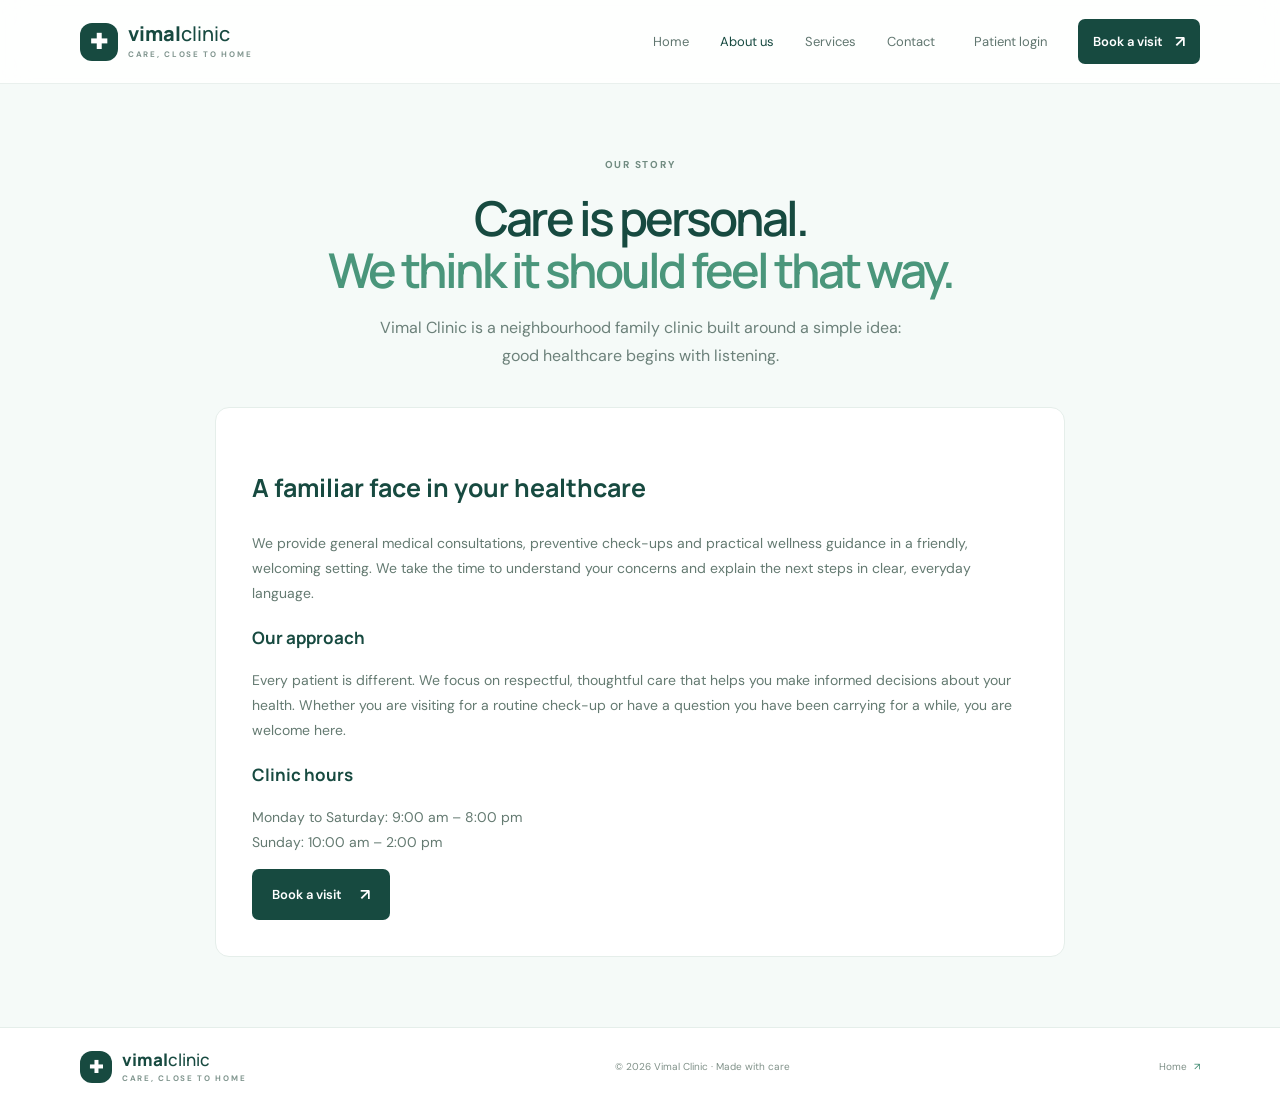
==== about.html @ 83ea6375 "Publish Vimal Clinic static website" ====
<!doctype html><html lang="en"><head><meta charset="utf-8"><meta name="viewport" content="width=device-width,initial-scale=1"><title>About us | Vimal Clinic</title><link rel="preconnect" href="https://fonts.googleapis.com"><link href="https://fonts.googleapis.com/css2?family=DM+Sans:wght@400;500;600;700&family=Manrope:wght@400;500;600;700;800&display=swap" rel="stylesheet"><link rel="stylesheet" href="style.css"></head><body><header class="site-header"><a class="brand" href="index.html"><span class="brand-mark">✚</span><span>vimal<span class="brand-light">clinic</span><small>CARE, CLOSE TO HOME</small></span></a><button class="menu-toggle" aria-label="Toggle navigation">☰</button><nav class="nav"><a href="index.html">Home</a><a class="active" href="about.html">About us</a><a href="index.html#services">Services</a><a href="index.html#contact">Contact</a><a class="nav-login" href="login.html">Patient login</a><a class="button button-small" href="appointment.html">Book a visit <span>↗</span></a></nav></header><main><section class="page-hero"><div class="eyebrow">OUR STORY</div><h1>Care is personal.<br><em>We think it should feel that way.</em></h1><p>Vimal Clinic is a neighbourhood family clinic built around a simple idea: good healthcare begins with listening.</p></section><section class="content-panel"><h2>A familiar face in your healthcare</h2><p>We provide general medical consultations, preventive check-ups and practical wellness guidance in a friendly, welcoming setting. We take the time to understand your concerns and explain the next steps in clear, everyday language.</p><h3>Our approach</h3><p>Every patient is different. We focus on respectful, thoughtful care that helps you make informed decisions about your health. Whether you are visiting for a routine check-up or have a question you have been carrying for a while, you are welcome here.</p><h3>Clinic hours</h3><p>Monday to Saturday: 9:00 am – 8:00 pm<br>Sunday: 10:00 am – 2:00 pm</p><a class="button" href="appointment.html">Book a visit <span>↗</span></a></section></main><footer class="footer"><div class="wrap footer-inner"><a class="brand brand-footer" href="index.html"><span class="brand-mark">✚</span><span>vimal<span class="brand-light">clinic</span><small>CARE, CLOSE TO HOME</small></span></a><span>© 2026 Vimal Clinic · Made with care</span><a href="index.html">Home <span>↗</span></a></div></footer><script src="app.js"></script></body></html>
---- style.css ----
:root{--ink:#173b35;--deep:#174a40;--green:#287c65;--muted:#6c817a;--pale:#f5faf8;--line:#e5eeea;--white:#fff;--peach:#fff0e6;--mint:#e3f5ee;--lilac:#f0ecfb}*{box-sizing:border-box}html{scroll-behavior:smooth}body{margin:0;background:var(--pale);color:var(--ink);font-family:'DM Sans',sans-serif;-webkit-font-smoothing:antialiased}a{color:inherit;text-decoration:none}.wrap{width:min(1120px,calc(100% - 64px));margin:auto}.site-header{height:84px;padding:0 max(32px,calc((100vw - 1120px)/2));display:flex;align-items:center;justify-content:space-between;background:rgba(255,255,255,.86);border-bottom:1px solid #e9f0ed;position:sticky;top:0;z-index:10;backdrop-filter:blur(14px)}.brand{display:flex;gap:10px;align-items:center;color:var(--deep);font:800 20px Manrope,sans-serif;line-height:1}.brand-mark{display:grid;place-items:center;background:var(--deep);color:white;border-radius:12px;width:38px;height:38px;font-size:21px}.brand-light{font-weight:500}.brand small{display:block;font:700 8px 'DM Sans',sans-serif;letter-spacing:1.7px;color:#81968f;margin-top:5px}.nav{display:flex;align-items:center;gap:31px;font-size:13px;color:#60766f}.nav>a:not(.button):hover,.nav .active{color:var(--deep)}.nav-login{margin-left:8px}.button{display:inline-flex;align-items:center;justify-content:center;gap:18px;background:var(--deep);color:white;border:0;border-radius:7px;padding:15px 20px;font:600 13px 'DM Sans',sans-serif;cursor:pointer;transition:.2s}.button:hover{background:#246958;transform:translateY(-1px)}.button span{font-size:16px}.button-small{padding:12px 15px;gap:12px}.menu-toggle{display:none;background:none;border:0;color:var(--ink);font-size:23px}.hero{min-height:525px;display:grid;grid-template-columns:1fr 1fr;align-items:center;gap:22px;padding-top:47px;padding-bottom:55px}.eyebrow{font-size:10px;font-weight:700;letter-spacing:1.75px;color:#718b81}.live-dot{display:inline-block;background:#4aab83;border-radius:50%;width:7px;height:7px;margin-right:7px;box-shadow:0 0 0 4px #d9f0e5}.hero h1,.section h2,.visit-band h2,.page-hero h1{font:600 clamp(43px,5.2vw,66px)/1.08 Manrope,sans-serif;letter-spacing:-3px;margin:21px 0 18px;color:var(--deep)}h1 em,h2 em{font-style:normal;color:#4a967b}.hero-text{font-size:15px;line-height:1.8;color:var(--muted);max-width:425px;margin-bottom:27px}.hero-actions{display:flex;align-items:center;gap:25px}.text-link{font-size:12px;font-weight:600}.text-link span{margin-left:5px}.social-proof{display:flex;align-items:center;gap:13px;margin-top:37px}.avatar-stack{display:flex;padding-left:4px}.avatar-stack span{width:31px;height:31px;margin-left:-5px;border-radius:50%;background:#edddd2;border:2px solid var(--pale);display:grid;place-items:center;font-size:15px}.avatar-stack span:nth-child(2){background:#e3e9d6}.avatar-stack span:nth-child(3){background:#f4d9d2}.avatar-stack span:nth-child(4){background:#e5e0f1}.social-proof strong,.social-proof small{display:block}.social-proof strong{font-size:11px}.social-proof small{font-size:10px;color:#81948d;margin-top:3px}.hero-art{min-height:390px;position:relative;display:grid;place-items:center}.art-circle{width:330px;height:330px;background:#dff0e9;border-radius:50%;position:relative;z-index:1;display:grid;place-items:center;box-shadow:inset -19px -10px 0 #d3e9df}.art-orbit{width:386px;height:386px;border:1px solid #dcebe4;border-radius:50%;position:absolute}.doctor-emoji{font-size:176px;filter:drop-shadow(0 19px 11px #96b6a866);transform:translateY(4px)}.float-card{position:absolute;z-index:2;background:white;display:flex;align-items:center;gap:12px;padding:13px 16px;border-radius:11px;box-shadow:0 9px 30px #1c594117}.float-card strong,.float-card small{display:block}.float-card strong{font-size:11px}.float-card small{font-size:10px;color:#85978f;margin-top:4px}.card-rating{top:58px;left:3px}.card-hours{bottom:55px;right:-2px}.rating-star{display:grid;place-items:center;background:#fff3db;color:#d2973d;border-radius:9px;width:35px;height:35px;font-size:18px}.hours-icon{display:grid;place-items:center;background:#e4f5ed;color:#398a6e;border-radius:9px;width:35px;height:35px;font-size:20px}.art-leaf{position:absolute;color:#8bb8a4;font-size:23px}.leaf-one{top:47px;right:65px}.leaf-two{bottom:60px;left:24px;color:#e0ad89}.trust-strip{background:white;border-block:1px solid #edf2ef}.trust-inner{min-height:76px;display:flex;align-items:center;justify-content:space-between}.trust-inner>div:not(.trust-note){display:flex;align-items:center;gap:13px;font-size:12px;color:#587168}.trust-inner strong{font:600 11px Manrope;color:#4b987b}.trust-note{font-size:11px;color:#7a8d85}.trust-note span{color:#d89578}.section{padding-top:94px;padding-bottom:100px}.section-heading{display:flex;justify-content:space-between;align-items:end;margin-bottom:35px}.section h2,.visit-band h2{font-size:41px;letter-spacing:-1.8px;margin:12px 0 0}.section-heading>p{max-width:330px;color:var(--muted);font-size:13px;line-height:1.8;margin-bottom:5px}.service-grid{display:grid;grid-template-columns:repeat(3,1fr);gap:17px}.service-card{background:white;border:1px solid var(--line);border-radius:12px;padding:24px 25px 23px;min-height:245px;transition:.2s}.service-card:hover{transform:translateY(-4px);box-shadow:0 12px 32px #1b584d0d}.service-icon{width:41px;height:41px;display:grid;place-items:center;border-radius:12px;font-size:20px;margin-bottom:21px}.mint{background:var(--mint);color:#398b70}.peach{background:var(--peach);color:#d48360}.lilac{background:var(--lilac);color:#8070bb}.service-number{font-size:9px;letter-spacing:1.3px;color:#91a39b;font-weight:700}.service-card h3{font:600 18px Manrope,sans-serif;margin:10px 0}.service-card p{font-size:12px;line-height:1.7;color:#73867f;min-height:61px;margin:0 0 16px}.service-card>a{font-size:11px;font-weight:700;color:#317c64}.service-card>a span{margin-left:5px}.visit-band{background:#eaf5ef;overflow:hidden}.visit-inner{min-height:265px;display:flex;align-items:center;justify-content:space-between;position:relative}.visit-band h2{font-size:37px}.visit-details{max-width:375px;position:relative;z-index:1}.visit-details p{font-size:13px;line-height:1.8;color:#637d72;margin:0 0 19px}.button-light{background:white;color:var(--deep);box-shadow:0 4px 12px #255f4d10}.button-light:hover{background:#f8fffb}.visit-sun{position:absolute;font-size:236px;color:#d9ece2;right:310px;top:-16px}.bottom-info{display:grid;grid-template-columns:repeat(3,1fr);gap:28px;padding-top:52px;padding-bottom:53px}.bottom-info>div{display:flex;gap:13px;align-items:flex-start}.info-icon{background:white;border:1px solid var(--line);border-radius:9px;color:#39866c;width:37px;height:37px;display:grid;place-items:center;font-size:17px}.bottom-info small,.bottom-info strong,.bottom-info p{display:block}.bottom-info small{font-size:9px;letter-spacing:1px;color:#899b93;font-weight:700}.bottom-info strong{font-size:11px;margin-top:6px}.bottom-info p{font-size:10px;color:#869890;margin:4px 0 0}.footer{background:white;border-top:1px solid var(--line)}.footer-inner{height:77px;display:flex;align-items:center;justify-content:space-between}.brand-footer{font-size:17px}.brand-footer .brand-mark{width:32px;height:32px;font-size:17px}.footer-inner>span,.footer-inner>a:last-child{font-size:10px;color:#809189}.footer-inner>a:last-child span{margin-left:4px;color:#39866c}
.page-hero{padding:74px 0 36px;text-align:center}.page-hero h1{font-size:48px}.page-hero p{max-width:560px;margin:0 auto;color:var(--muted);line-height:1.8}.content-panel{background:white;border:1px solid var(--line);border-radius:14px;padding:36px;margin:0 auto 70px;max-width:850px;line-height:1.8;color:#647a71}.content-panel h2,.content-panel h3{color:var(--deep);font-family:Manrope,sans-serif}.content-panel h2{font-size:25px}.content-panel h3{font-size:17px;margin-bottom:3px}.content-panel p{font-size:14px}.form-wrap{max-width:510px;margin:55px auto 85px;padding:0 22px}.form-card{background:white;border:1px solid var(--line);border-radius:15px;padding:35px;box-shadow:0 14px 42px #1e5d4c0a}.form-card h1{font:700 29px Manrope,sans-serif;letter-spacing:-1px;color:var(--deep);margin:0 0 8px}.form-card>p{font-size:13px;line-height:1.65;color:var(--muted);margin:0 0 23px}.form-card label{display:block;font-size:11px;font-weight:700;color:#526c62;margin:16px 0 7px}.form-card input,.form-card select,.form-card textarea{width:100%;border:1px solid #dce8e2;border-radius:7px;padding:12px 13px;font:13px 'DM Sans',sans-serif;color:var(--ink);background:#fcfefd;outline:none}.form-card input:focus,.form-card select:focus,.form-card textarea:focus{border-color:#6baa8d;box-shadow:0 0 0 3px #e0f3e9}.form-card .button{width:100%;margin-top:21px}.form-switch{text-align:center;color:#788b83;font-size:12px;margin:18px 0 0}.form-switch a{color:#27775f;font-weight:700}.form-message{display:none;padding:11px 13px;border-radius:7px;margin-top:14px;font-size:12px}.form-message.show{display:block}.form-message.error{background:#fff0ec;color:#a14e37}.form-message.success{background:#eaf6ef;color:#28674f}.form-row{display:grid;grid-template-columns:1fr 1fr;gap:14px}.form-card textarea{min-height:90px;resize:vertical}.loading{opacity:.7;pointer-events:none}
@media(max-width:780px){.wrap{width:min(100% - 38px,560px)}.site-header{height:70px;padding:0 20px}.menu-toggle{display:block}.nav{display:none;position:absolute;top:69px;left:0;right:0;background:white;padding:20px;box-shadow:0 12px 20px #173b3510;flex-direction:column;align-items:stretch;gap:18px}.nav.open{display:flex}.nav .button{align-self:flex-start}.hero{grid-template-columns:1fr;padding-top:55px;gap:0}.hero h1{font-size:51px}.hero-art{min-height:335px;margin-top:3px}.art-circle{width:270px;height:270px}.art-orbit{width:320px;height:320px}.doctor-emoji{font-size:145px}.card-rating{left:0;top:36px}.card-hours{right:0;bottom:31px}.trust-inner{padding:18px 0;display:grid;grid-template-columns:1fr 1fr;gap:17px}.trust-note{display:none}.section{padding:69px 0}.section-heading{display:block}.section-heading>p{margin-top:16px}.service-grid{grid-template-columns:1fr}.service-card{min-height:0}.service-card p{min-height:0}.visit-inner{display:block;padding:45px 0;min-height:0}.visit-details{margin-top:22px}.visit-sun{right:0;top:0;font-size:170px}.bottom-info{grid-template-columns:1fr;gap:22px;padding:38px 0}.footer-inner{height:auto;min-height:76px;gap:10px;flex-wrap:wrap;padding-top:17px;padding-bottom:17px}.footer-inner>span{order:3;width:100%}.page-hero{padding:54px 19px 30px}.page-hero h1{font-size:39px}.content-panel{margin:0 19px 50px;padding:25px}.form-wrap{margin-top:35px}.form-card{padding:27px 23px}}
@media(max-width:380px){.hero h1{font-size:44px}.hero-actions{gap:15px}.hero-actions .button{padding:13px 14px}.text-link{font-size:11px}.form-row{grid-template-columns:1fr;gap:0}}
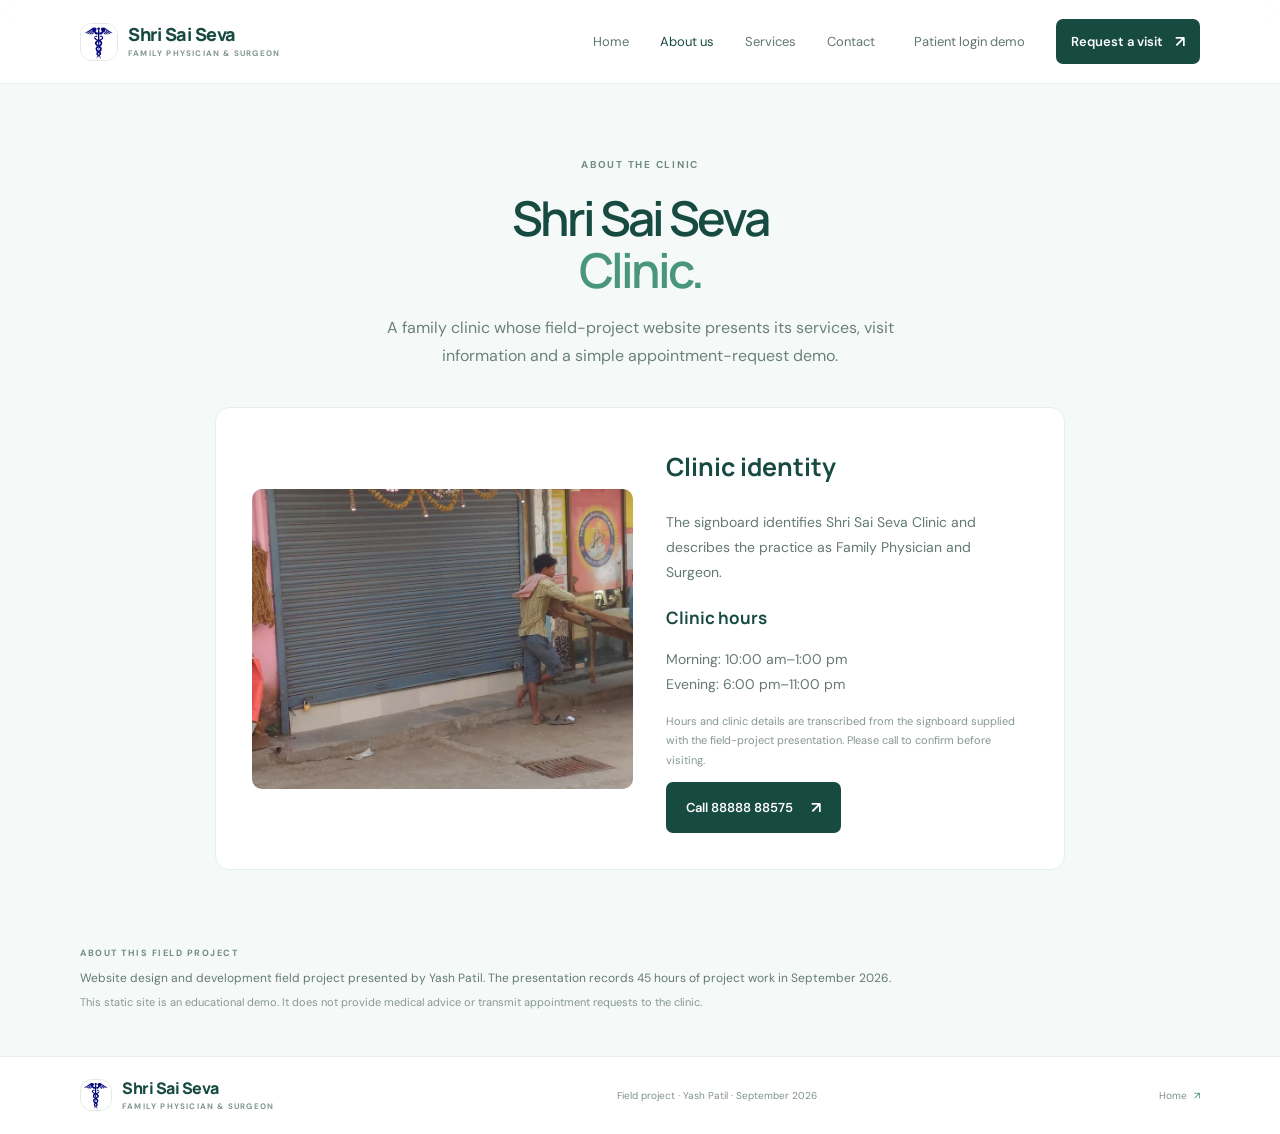
==== commit d9bd5d4a: "Update site for Shri Sai Seva Clinic" ====
--- a/about.html
+++ b/about.html
@@ -1 +1 @@
-<!doctype html><html lang="en"><head><meta charset="utf-8"><meta name="viewport" content="width=device-width,initial-scale=1"><title>About us | Vimal Clinic</title><link rel="preconnect" href="https://fonts.googleapis.com"><link href="https://fonts.googleapis.com/css2?family=DM+Sans:wght@400;500;600;700&family=Manrope:wght@400;500;600;700;800&display=swap" rel="stylesheet"><link rel="stylesheet" href="style.css"></head><body><header class="site-header"><a class="brand" href="index.html"><span class="brand-mark">✚</span><span>vimal<span class="brand-light">clinic</span><small>CARE, CLOSE TO HOME</small></span></a><button class="menu-toggle" aria-label="Toggle navigation">☰</button><nav class="nav"><a href="index.html">Home</a><a class="active" href="about.html">About us</a><a href="index.html#services">Services</a><a href="index.html#contact">Contact</a><a class="nav-login" href="login.html">Patient login</a><a class="button button-small" href="appointment.html">Book a visit <span>↗</span></a></nav></header><main><section class="page-hero"><div class="eyebrow">OUR STORY</div><h1>Care is personal.<br><em>We think it should feel that way.</em></h1><p>Vimal Clinic is a neighbourhood family clinic built around a simple idea: good healthcare begins with listening.</p></section><section class="content-panel"><h2>A familiar face in your healthcare</h2><p>We provide general medical consultations, preventive check-ups and practical wellness guidance in a friendly, welcoming setting. We take the time to understand your concerns and explain the next steps in clear, everyday language.</p><h3>Our approach</h3><p>Every patient is different. We focus on respectful, thoughtful care that helps you make informed decisions about your health. Whether you are visiting for a routine check-up or have a question you have been carrying for a while, you are welcome here.</p><h3>Clinic hours</h3><p>Monday to Saturday: 9:00 am – 8:00 pm<br>Sunday: 10:00 am – 2:00 pm</p><a class="button" href="appointment.html">Book a visit <span>↗</span></a></section></main><footer class="footer"><div class="wrap footer-inner"><a class="brand brand-footer" href="index.html"><span class="brand-mark">✚</span><span>vimal<span class="brand-light">clinic</span><small>CARE, CLOSE TO HOME</small></span></a><span>© 2026 Vimal Clinic · Made with care</span><a href="index.html">Home <span>↗</span></a></div></footer><script src="app.js"></script></body></html>
+<!doctype html><html lang="en"><head><meta charset="utf-8"><meta name="viewport" content="width=device-width,initial-scale=1"><title>About | Shri Sai Seva Clinic</title><link rel="preconnect" href="https://fonts.googleapis.com"><link href="https://fonts.googleapis.com/css2?family=DM+Sans:wght@400;500;600;700&family=Manrope:wght@400;500;600;700;800&display=swap" rel="stylesheet"><link rel="stylesheet" href="style.css"><link rel="stylesheet" href="clinic.css"></head><body><header class="site-header"><a class="brand" href="index.html"><span class="brand-mark"><img src="assets/evidence-symbol.png" alt=""></span><span>Shri Sai Seva<small>FAMILY PHYSICIAN &amp; SURGEON</small></span></a><button class="menu-toggle" aria-label="Toggle navigation">☰</button><nav class="nav"><a href="index.html">Home</a><a class="active" href="about.html">About us</a><a href="index.html#services">Services</a><a href="index.html#contact">Contact</a><a class="nav-login" href="login.html">Patient login demo</a><a class="button button-small" href="appointment.html">Request a visit <span>↗</span></a></nav></header><main><section class="page-hero"><div class="eyebrow">ABOUT THE CLINIC</div><h1>Shri Sai Seva<br><em>Clinic.</em></h1><p>A family clinic whose field-project website presents its services, visit information and a simple appointment-request demo.</p></section><section class="content-panel clinic-about"><img src="assets/clinic-signboard.jpg" alt="Photograph of the Shri Sai Seva Clinic signboard and entrance"><div><h2>Clinic identity</h2><p>The signboard identifies Shri Sai Seva Clinic and describes the practice as Family Physician and Surgeon.</p><h3>Clinic hours</h3><p>Morning: 10:00 am–1:00 pm<br>Evening: 6:00 pm–11:00 pm</p><p class="caption">Hours and clinic details are transcribed from the signboard supplied with the field-project presentation. Please call to confirm before visiting.</p><a class="button" href="tel:8888888575">Call 88888 88575 <span>↗</span></a></div></section><section class="project-note wrap"><span>ABOUT THIS FIELD PROJECT</span><p>Website design and development field project presented by Yash Patil. The presentation records 45 hours of project work in September 2026.</p><small>This static site is an educational demo. It does not provide medical advice or transmit appointment requests to the clinic.</small></section></main><footer class="footer"><div class="wrap footer-inner"><a class="brand brand-footer" href="index.html"><span class="brand-mark"><img src="assets/evidence-symbol.png" alt=""></span><span>Shri Sai Seva<small>FAMILY PHYSICIAN &amp; SURGEON</small></span></a><span>Field project · Yash Patil · September 2026</span><a href="index.html">Home <span>↗</span></a></div></footer><script src="app.js"></script></body></html>
--- a/clinic.css
+++ b/clinic.css
@@ -0,0 +1 @@
+:root{--ink:#173b35;--deep:#174a40}.brand-mark{background:#fff;border:1px solid #e1ebe5;overflow:hidden}.brand-mark img{width:100%;height:100%;object-fit:contain}.hero-art .art-circle{overflow:visible}.clinic-photo{width:min(290px,88vw);height:180px;object-fit:cover;border:7px solid white;border-radius:15px;box-shadow:0 16px 36px #173b3520}.card-rating{top:40px;left:-5px}.card-hours{bottom:39px;right:-6px}.info-phone,.inline-phone{color:#287c65;font-weight:700}.project-note{padding:0 0 44px;color:#647a71}.project-note>span{font-size:9px;font-weight:700;letter-spacing:1.5px;color:#718b81}.project-note p{margin:9px 0 4px;font-size:12px}.project-note small{font-size:11px;line-height:1.7;color:#85978f}.clinic-about{display:grid;grid-template-columns:1.05fr 1fr;gap:33px;align-items:center}.clinic-about>img{width:100%;height:300px;object-fit:cover;border-radius:10px}.clinic-about h2{margin-top:0}.clinic-about .caption{font-size:11px;color:#85978f}.form-card>p .inline-phone{white-space:nowrap}.brand{font-size:18px;letter-spacing:-.5px}.brand small{letter-spacing:1.2px}.brand-footer{font-size:16px}@media(max-width:780px){.clinic-photo{width:min(280px,78vw);height:162px}.clinic-about{grid-template-columns:1fr;gap:22px}.clinic-about>img{height:auto;max-height:340px}.project-note{padding-bottom:32px}}
